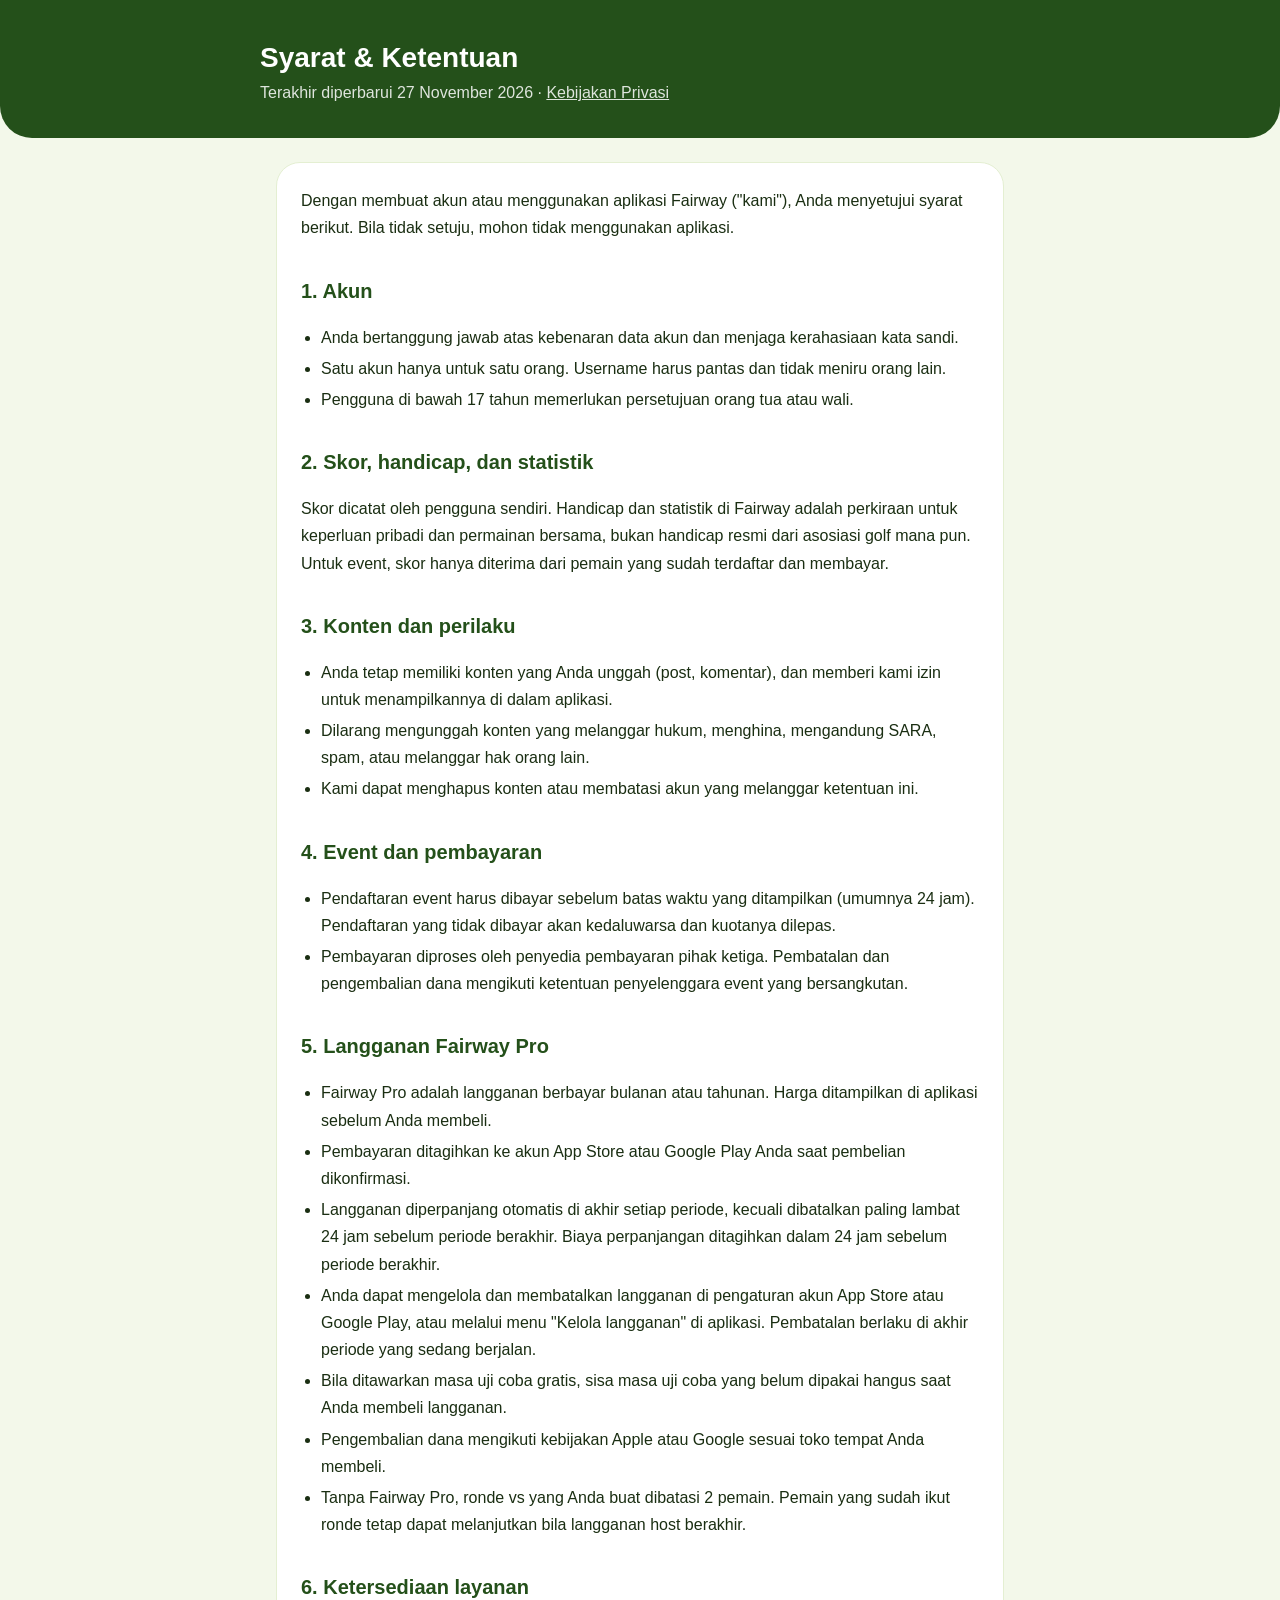
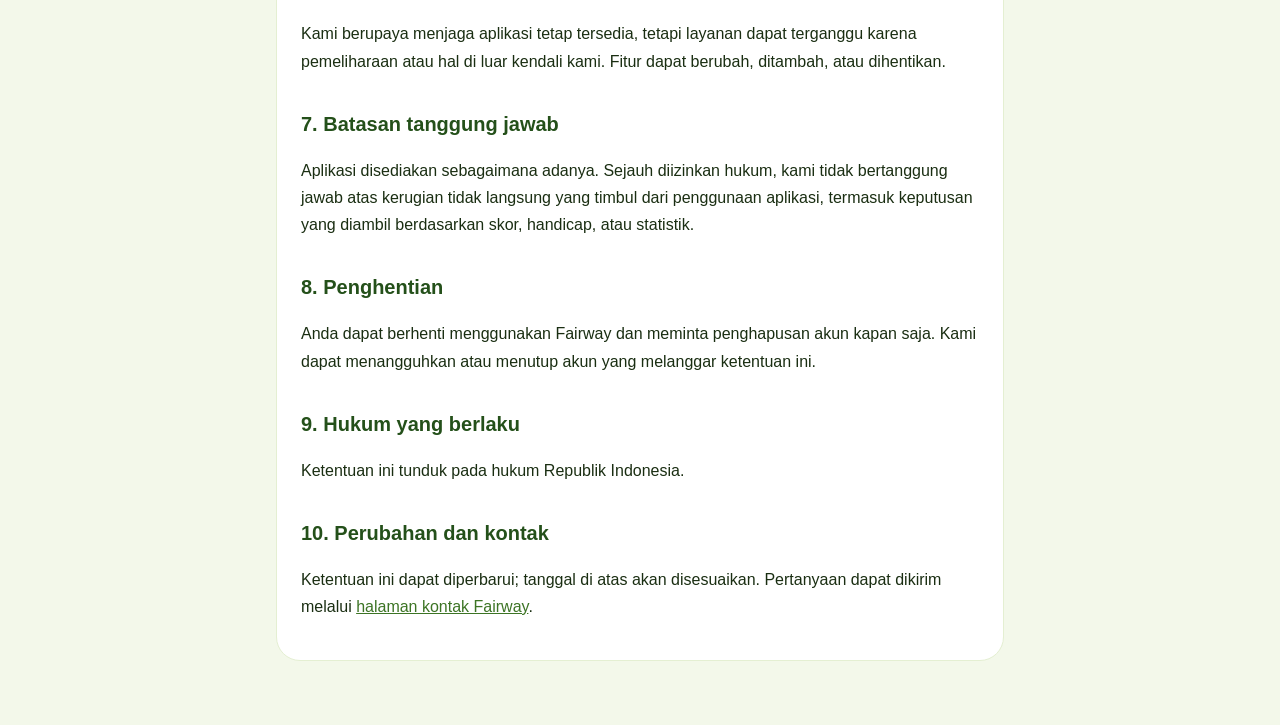
==== terms.html @ 0b7f48e6 "Halaman Syarat & Ketentuan dan Kebijakan Privasi Fairway Co-Authored-By: Claude Opus 5.5 <noreply@an" ====
<!doctype html>
<html lang="id">
<head>
  <meta charset="utf-8">
  <meta name="viewport" content="width=device-width, initial-scale=1">
  <title>Syarat &amp; Ketentuan — Fairway</title>
  <link rel="stylesheet" href="style.css">
</head>
<body>
  <header>
    <div class="wrap">
      <h1>Syarat &amp; Ketentuan</h1>
      <p>Terakhir diperbarui 27 November 2026 · <a href="privacy.html">Kebijakan Privasi</a></p>
    </div>
  </header>
  <main>
    <div class="card">
      <p>Dengan membuat akun atau menggunakan aplikasi Fairway ("kami"), Anda menyetujui syarat berikut. Bila tidak setuju, mohon tidak menggunakan aplikasi.</p>

      <h2>1. Akun</h2>
      <ul>
        <li>Anda bertanggung jawab atas kebenaran data akun dan menjaga kerahasiaan kata sandi.</li>
        <li>Satu akun hanya untuk satu orang. Username harus pantas dan tidak meniru orang lain.</li>
        <li>Pengguna di bawah 17 tahun memerlukan persetujuan orang tua atau wali.</li>
      </ul>

      <h2>2. Skor, handicap, dan statistik</h2>
      <p>Skor dicatat oleh pengguna sendiri. Handicap dan statistik di Fairway adalah perkiraan untuk keperluan pribadi dan permainan bersama, bukan handicap resmi dari asosiasi golf mana pun. Untuk event, skor hanya diterima dari pemain yang sudah terdaftar dan membayar.</p>

      <h2>3. Konten dan perilaku</h2>
      <ul>
        <li>Anda tetap memiliki konten yang Anda unggah (post, komentar), dan memberi kami izin untuk menampilkannya di dalam aplikasi.</li>
        <li>Dilarang mengunggah konten yang melanggar hukum, menghina, mengandung SARA, spam, atau melanggar hak orang lain.</li>
        <li>Kami dapat menghapus konten atau membatasi akun yang melanggar ketentuan ini.</li>
      </ul>

      <h2>4. Event dan pembayaran</h2>
      <ul>
        <li>Pendaftaran event harus dibayar sebelum batas waktu yang ditampilkan (umumnya 24 jam). Pendaftaran yang tidak dibayar akan kedaluwarsa dan kuotanya dilepas.</li>
        <li>Pembayaran diproses oleh penyedia pembayaran pihak ketiga. Pembatalan dan pengembalian dana mengikuti ketentuan penyelenggara event yang bersangkutan.</li>
      </ul>

      <h2>5. Langganan Fairway Pro</h2>
      <ul>
        <li>Fairway Pro adalah langganan berbayar bulanan atau tahunan. Harga ditampilkan di aplikasi sebelum Anda membeli.</li>
        <li>Pembayaran ditagihkan ke akun App Store atau Google Play Anda saat pembelian dikonfirmasi.</li>
        <li>Langganan diperpanjang otomatis di akhir setiap periode, kecuali dibatalkan paling lambat 24 jam sebelum periode berakhir. Biaya perpanjangan ditagihkan dalam 24 jam sebelum periode berakhir.</li>
        <li>Anda dapat mengelola dan membatalkan langganan di pengaturan akun App Store atau Google Play, atau melalui menu "Kelola langganan" di aplikasi. Pembatalan berlaku di akhir periode yang sedang berjalan.</li>
        <li>Bila ditawarkan masa uji coba gratis, sisa masa uji coba yang belum dipakai hangus saat Anda membeli langganan.</li>
        <li>Pengembalian dana mengikuti kebijakan Apple atau Google sesuai toko tempat Anda membeli.</li>
        <li>Tanpa Fairway Pro, ronde vs yang Anda buat dibatasi 2 pemain. Pemain yang sudah ikut ronde tetap dapat melanjutkan bila langganan host berakhir.</li>
      </ul>

      <h2>6. Ketersediaan layanan</h2>
      <p>Kami berupaya menjaga aplikasi tetap tersedia, tetapi layanan dapat terganggu karena pemeliharaan atau hal di luar kendali kami. Fitur dapat berubah, ditambah, atau dihentikan.</p>

      <h2>7. Batasan tanggung jawab</h2>
      <p>Aplikasi disediakan sebagaimana adanya. Sejauh diizinkan hukum, kami tidak bertanggung jawab atas kerugian tidak langsung yang timbul dari penggunaan aplikasi, termasuk keputusan yang diambil berdasarkan skor, handicap, atau statistik.</p>

      <h2>8. Penghentian</h2>
      <p>Anda dapat berhenti menggunakan Fairway dan meminta penghapusan akun kapan saja. Kami dapat menangguhkan atau menutup akun yang melanggar ketentuan ini.</p>

      <h2>9. Hukum yang berlaku</h2>
      <p>Ketentuan ini tunduk pada hukum Republik Indonesia.</p>

      <h2>10. Perubahan dan kontak</h2>
      <p>Ketentuan ini dapat diperbarui; tanggal di atas akan disesuaikan. Pertanyaan dapat dikirim melalui <a href="https://github.com/dihabibi/fairway-legal/issues">halaman kontak Fairway</a>.</p>
    </div>
  </main>
</body>
</html>
---- style.css ----
:root {
  --ink: #1a2e12;
  --muted: #5b6b52;
  --green: #24501a;
  --accent: #3c7424;
  --bg: #f3f8ea;
  --card: #ffffff;
  --line: #e4efd2;
}

@media (prefers-color-scheme: dark) {
  :root {
    --ink: #eef5e6;
    --muted: #b6c4ab;
    --green: #a7d97f;
    --accent: #8ccf5e;
    --bg: #12200c;
    --card: #1a2e12;
    --line: #2f4a24;
  }
}

* { box-sizing: border-box; }

body {
  margin: 0;
  background: var(--bg);
  color: var(--ink);
  font: 16px/1.7 -apple-system, BlinkMacSystemFont, "Segoe UI", Roboto, sans-serif;
}

header {
  background: #24501a;
  color: #fff;
  padding: 40px 16px 32px;
  border-radius: 0 0 32px 32px;
}

header .wrap, main { max-width: 760px; margin: 0 auto; }
header p { margin: 4px 0 0; opacity: 0.85; }
header a { color: #fff; }

h1 { margin: 0; font-size: 28px; line-height: 1.25; }
h2 { margin: 32px 0 8px; font-size: 20px; color: var(--green); }

main {
  padding: 24px 16px 64px;
}

.card {
  background: var(--card);
  border: 1px solid var(--line);
  border-radius: 24px;
  padding: 8px 24px 24px;
}

a { color: var(--accent); }
ul { padding-left: 20px; }
li { margin: 4px 0; }
.muted { color: var(--muted); font-size: 14px; }

nav.links { display: flex; gap: 16px; flex-wrap: wrap; margin-top: 16px; }
nav.links a {
  display: inline-block;
  padding: 10px 18px;
  border-radius: 999px;
  background: rgba(255, 255, 255, 0.16);
  border: 1px solid rgba(255, 255, 255, 0.4);
  text-decoration: none;
}
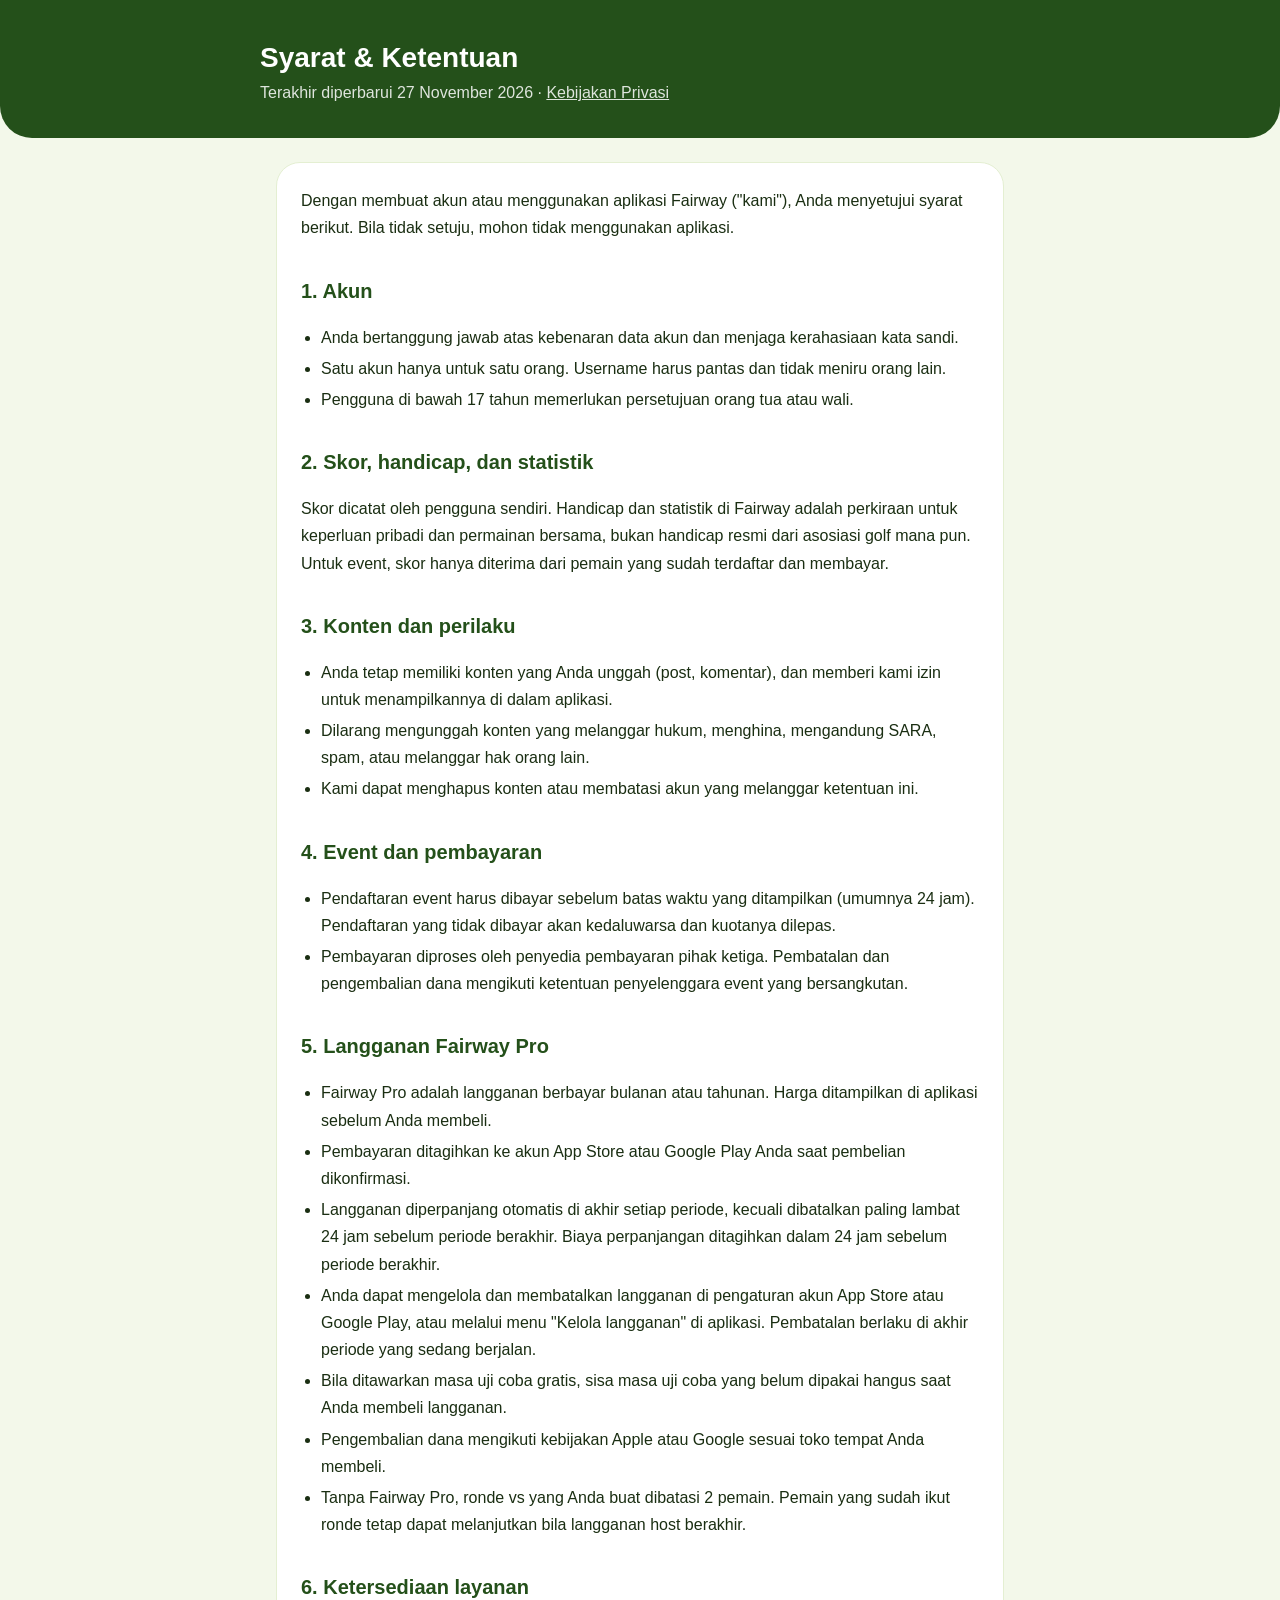
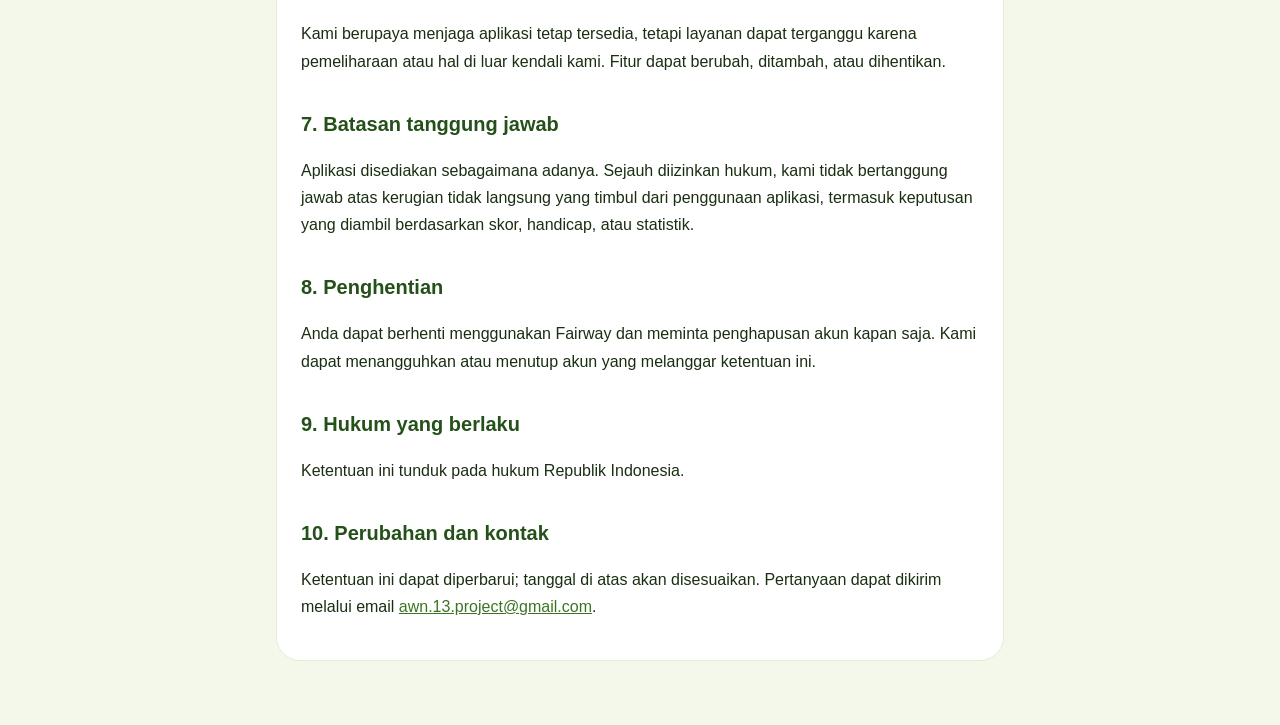
==== commit e4e193ec: "Kontak lewat email support Co-Authored-By: Claude Opus 5.5 <noreply@anthropic.com>" ====
--- a/terms.html
+++ b/terms.html
@@ -64,7 +64,7 @@
       <p>Ketentuan ini tunduk pada hukum Republik Indonesia.</p>
 
       <h2>10. Perubahan dan kontak</h2>
-      <p>Ketentuan ini dapat diperbarui; tanggal di atas akan disesuaikan. Pertanyaan dapat dikirim melalui <a href="https://github.com/dihabibi/fairway-legal/issues">halaman kontak Fairway</a>.</p>
+      <p>Ketentuan ini dapat diperbarui; tanggal di atas akan disesuaikan. Pertanyaan dapat dikirim melalui email <a href="mailto:awn.13.project@gmail.com">awn.13.project@gmail.com</a>.</p>
     </div>
   </main>
 </body>
